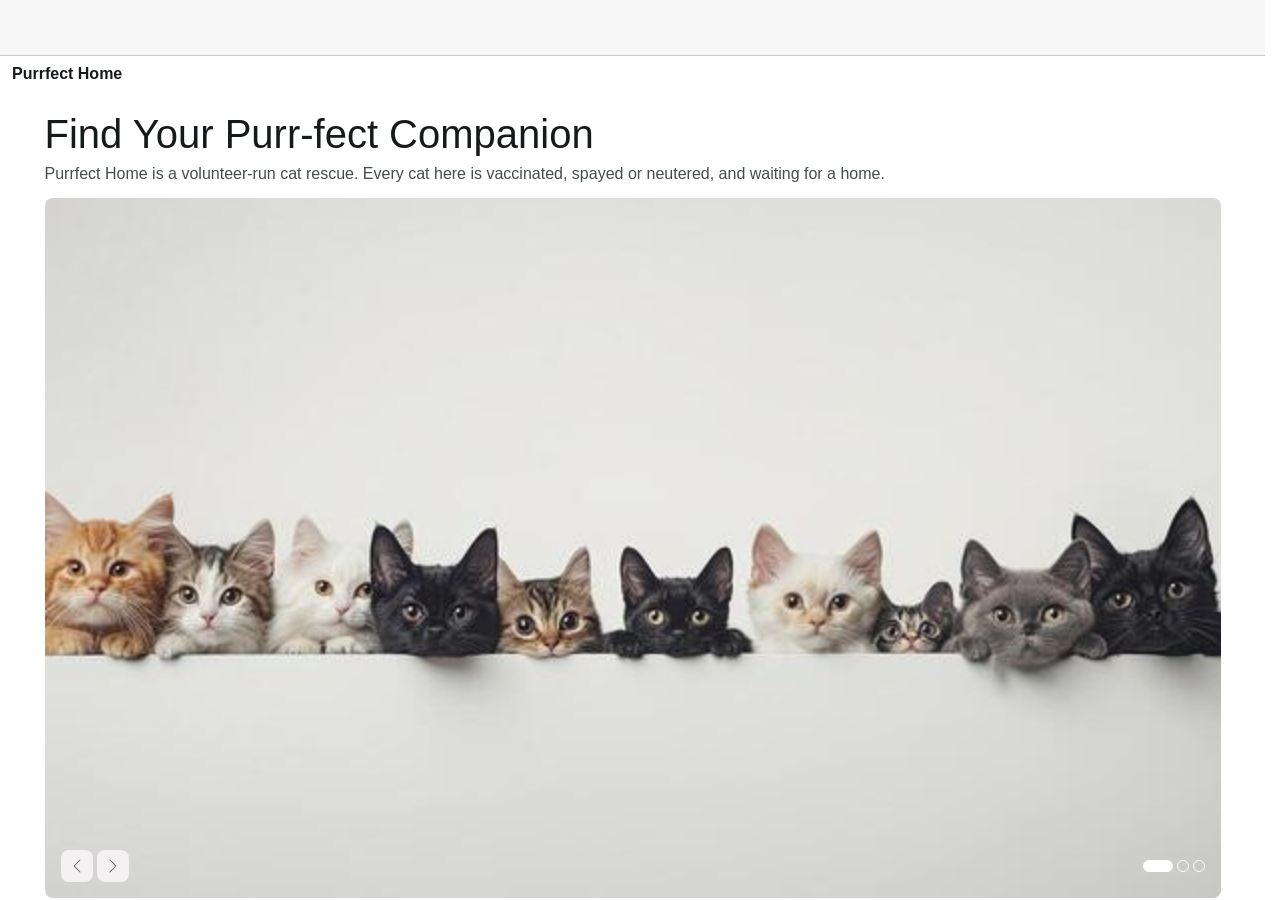
==== index.html @ 03a954c9 "navbar n banner v1" ====
<!DOCTYPE html>
<html lang="en">
<head>
    <meta charset="UTF-8">
    <meta name="viewport" content="width=device-width, initial-scale=1.0">
    <title>Purrfect Home</title>
    <link rel="icon" href="data:,">
    <link rel="stylesheet" href="css/bootstrap.min.css">
    <link rel="stylesheet" href="css/style.css">
    <script type="module" src="js/bootstrap.bundle.min.js"></script>
</head>

<body>
    <nav class="navbar md:navbar-expand bg-1 fg-2 border-bottom"></nav>
        <div class="container-fluid">
            <a class="navbar-brand fw-bold" href="index.html">Purrfect Home</a>
            <button class="btn-icon navbar-toggler" type="button" data-bs-toggle="drawer" data-bs-target="#mainMenu" aria-controls="mainMenu" aria-expanded="false" aria-label="Toggle navigation">
                <span class="navbar-toggler-icon" aria-hidden="true"></span>
            </button>
            <dialog class="drawer drawer-end" tabindex="-1" id="mainMenu" aria-labelledby="mainMenuLabel">
                <div class="drawer-header">
                    <p class="drawer-title h5 mb-0" id="mainMenuLabel">Menu</p>
                    <button type="button" class="btn-close" data-bs-dismiss="drawer" aria-label="Close"></button>
                </div>
                <div class="drawer-body">
                    <ul class="navbar-nav">
                    <li class="nav-item"><a class="nav-link active" aria-current="page" href="index.html">Home</a></li>
                    <li class="nav-item"><a class="nav-link" href="#">Our Cats</a></li>
                    <li class="nav-item"><a class="nav-link" href="contact.html">Contact</a></li>
                    </ul>
                </div>
            </dialog>
        </div>
    </nav>


    <main>
        <div class="container mt-5">
            <h1 class="mb-1">Find Your Purr-fect Companion</h1>
            <p class="fg-2 mb-4">Purrfect Home is a volunteer-run cat rescue. Every cat here is vaccinated, spayed or neutered, and waiting for a home.</p>
            <!-- Carousel: 3 slides -->
            <div id="catCarousel" class="carousel carousel-overlay slide">
                <div class="carousel-inner rounded-5">
                <div class="carousel-item active">
                <img src="images/Banner1.jpeg" class="d-block w-100" alt="cat...">
            </div>
            
            <div class="carousel-item">
                <img src="images/Banner2.jpg" class="d-block w-100" alt="another cat...">
            </div>
        
            <div class="carousel-item">
                <img src="images/Banner3.jpg" class="d-block w-100" alt="the other cat...">
            </div>
        </div>

        <div class="carousel-overlay-controls">
            <div>
                <button class="btn-icon btn-sm btn-subtle theme-secondary" type="button" data-bs-target="#catCarousel" data-bs-slide="prev">
                    <span class="carousel-icon-prev" aria-hidden="true"></span><span class="visually-hidden">Previous</span>
                </button>
                <button class="btn-icon btn-sm btn-subtle theme-secondary" type="button" data-bs-target="#catCarousel" data-bs-slide="next">
                    <span class="carousel-icon-next" aria-hidden="true"></span><span class="visually-hidden">Next</span>
                </button>
            </div>
            
            <div class="carousel-indicators">
                <button type="button" data-bs-target="#catCarousel" data-bs-slide-to="0" class="active" aria-current="true" aria-label="Slide 1"></button>
                <button type="button" data-bs-target="#catCarousel" data-bs-slide-to="1" aria-label="Slide 2"></button>
                <button type="button" data-bs-target="#catCarousel" data-bs-slide-to="2" aria-label="Slide 3"></button>
            </div>
        </div>
    </div>
</div>
    
</body>
</html>
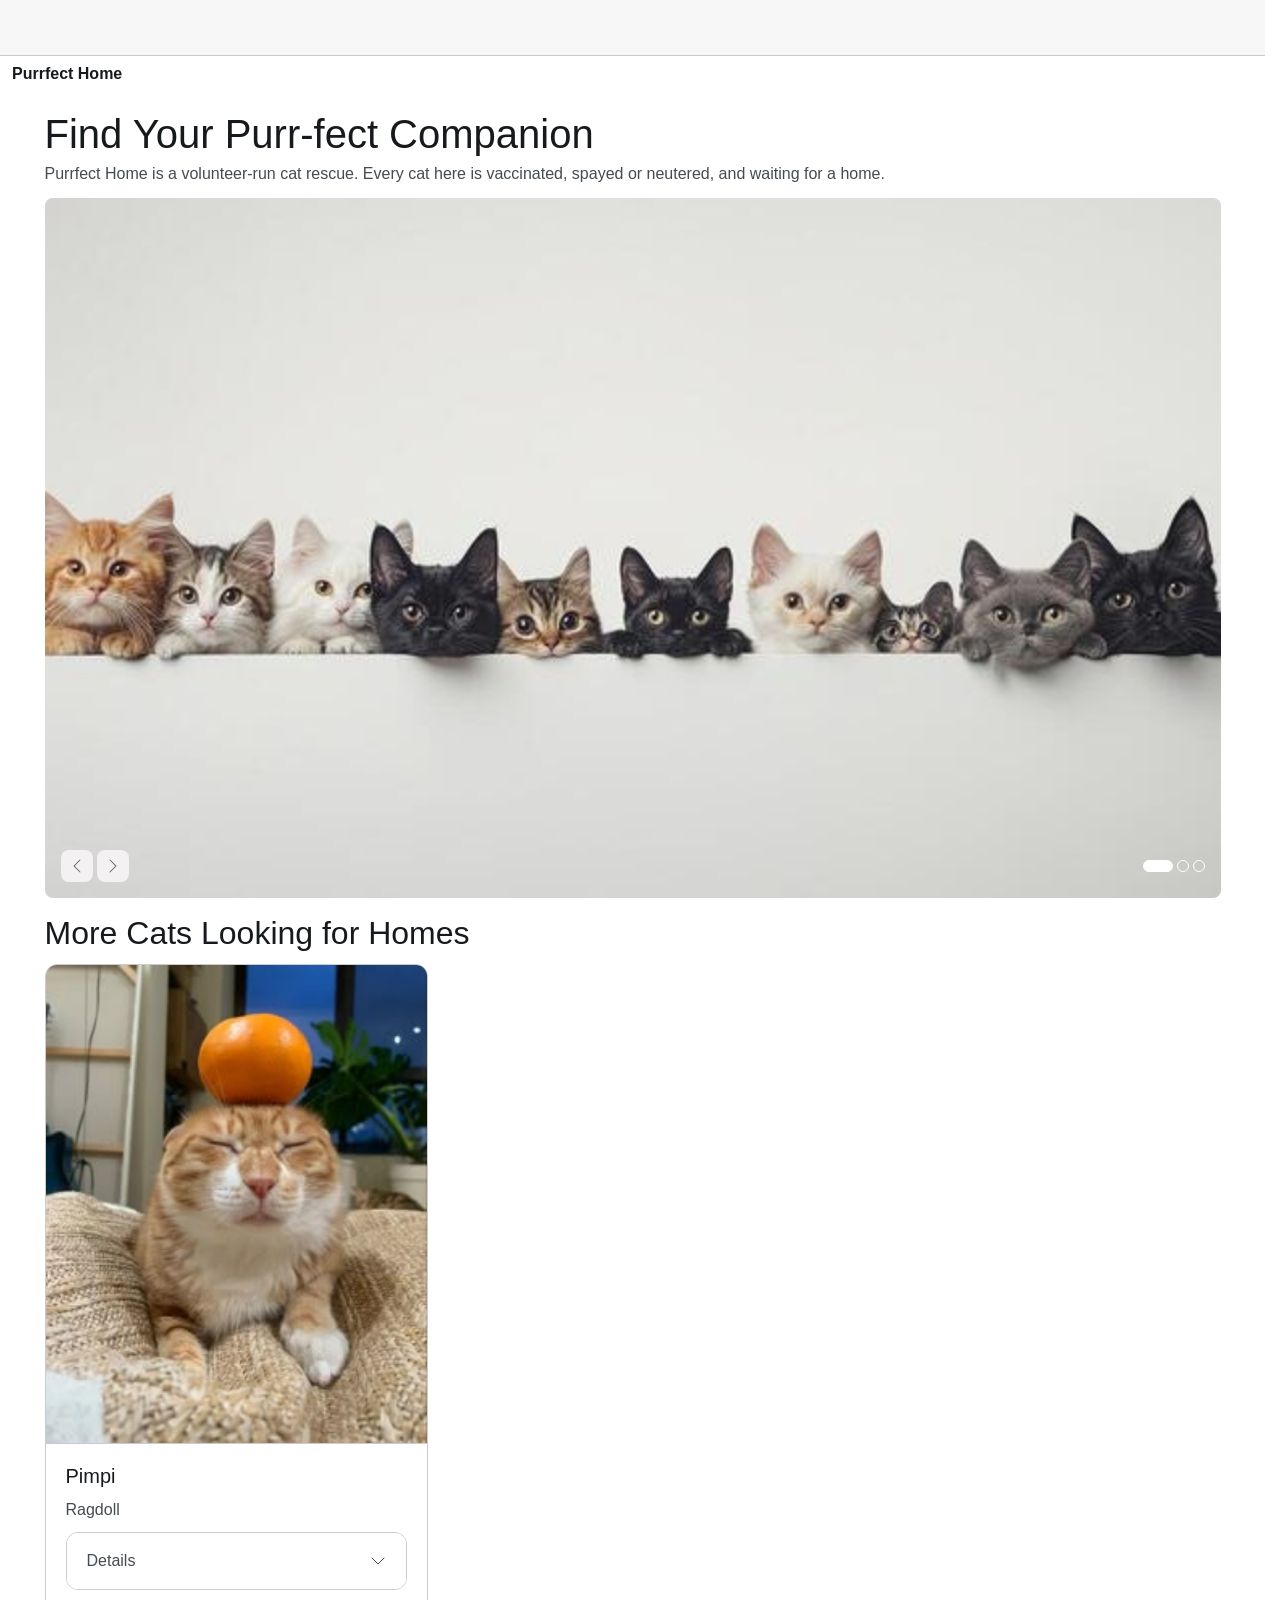
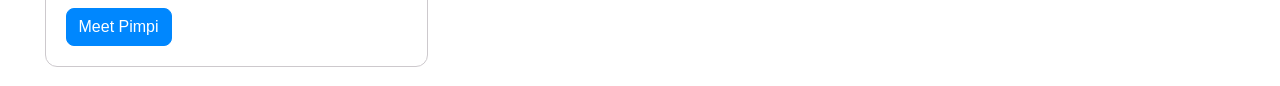
==== commit 882f79ed: "Card 1 completed" ====
--- a/index.html
+++ b/index.html
@@ -72,6 +72,41 @@
         </div>
     </div>
 </div>
+
+<div class="container mt-5">
+    <h2 class="mb-4">More Cats Looking for Homes</h2>
+    <!-- Card gallery: 1 per row on phones, 2 from md, 3 from lg -->
+    <div class="row g-4">
+        <div class="col-12 md:col-6 lg:col-4">
+            <section class="card h-100">
+                <img src="images/Cat1.jpg" class="card-img-top" alt="Cute cat">
+                <div class="card-body">
+                    <h3 class="card-title h4">Pimpi</h3>
+                    <p class="card-text fg-2">Ragdoll</p>
+                    <div class="accordion mb-3">
+                        <details class="accordion-item">
+                        <summary class="accordion-header">
+                            Details
+                            <svg class="accordion-icon" xmlns="http://www.w3.org/2000/svg" viewBox="0 0 16 16" fill="none" stroke="currentColor" stroke-linecap="round" stroke-linejoin="round"><path d="m2 5 6 6 6-6"/></svg>
+                        </summary>
+                        <div class="accordion-body"><p class="mb-0">Pimpi is 3 years old and goes floppy the moment you pick her up. She loves quiet evenings and is great with older kids.</p></div>
+                        </details>
+                    </div>
+                    <button type="button" class="btn-solid theme-primary" data-bs-toggle="dialog" data-bs-target="#lunaDialog">Meet Pimpi</button>
+                    <dialog class="dialog" id="lunaDialog" aria-labelledby="lunaDialogTitle">
+                        <div class="dialog-header">
+                            <h4 class="dialog-title" id="lunaDialogTitle">Meet Pimpi</h4>
+                            <button type="button" class="btn-close" data-bs-dismiss="dialog" aria-label="Close"></button>
+                        </div>
+                        <div class="dialog-body"><p>Pimpi is ready for a calm home. Book a visit or send us a message to meet her.</p></div>
+                        <div class="dialog-footer">
+                            <button type="button" class="btn-solid theme-primary" data-bs-dismiss="dialog">Close</button>
+                        </div>
+                    </dialog>
+                </div>
+            </section>
+        </div>
+
     
 </body>
 </html>
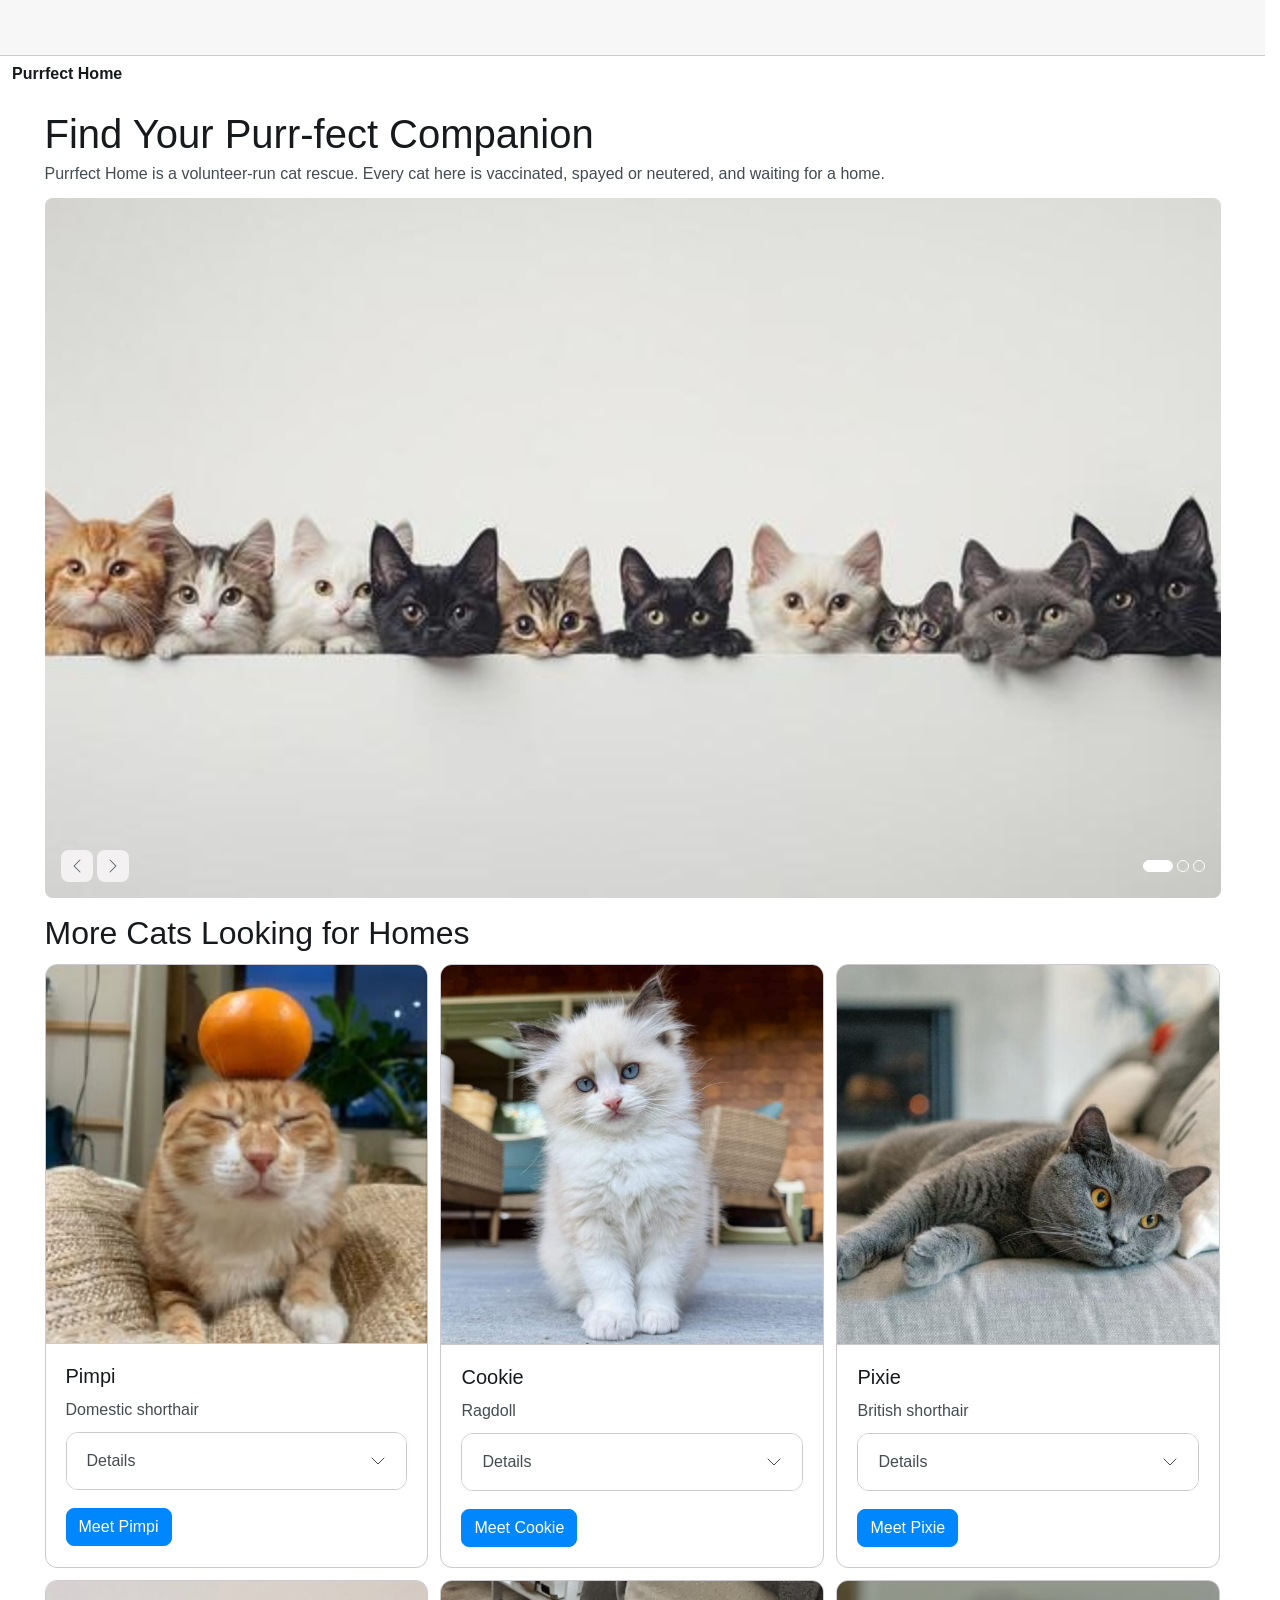
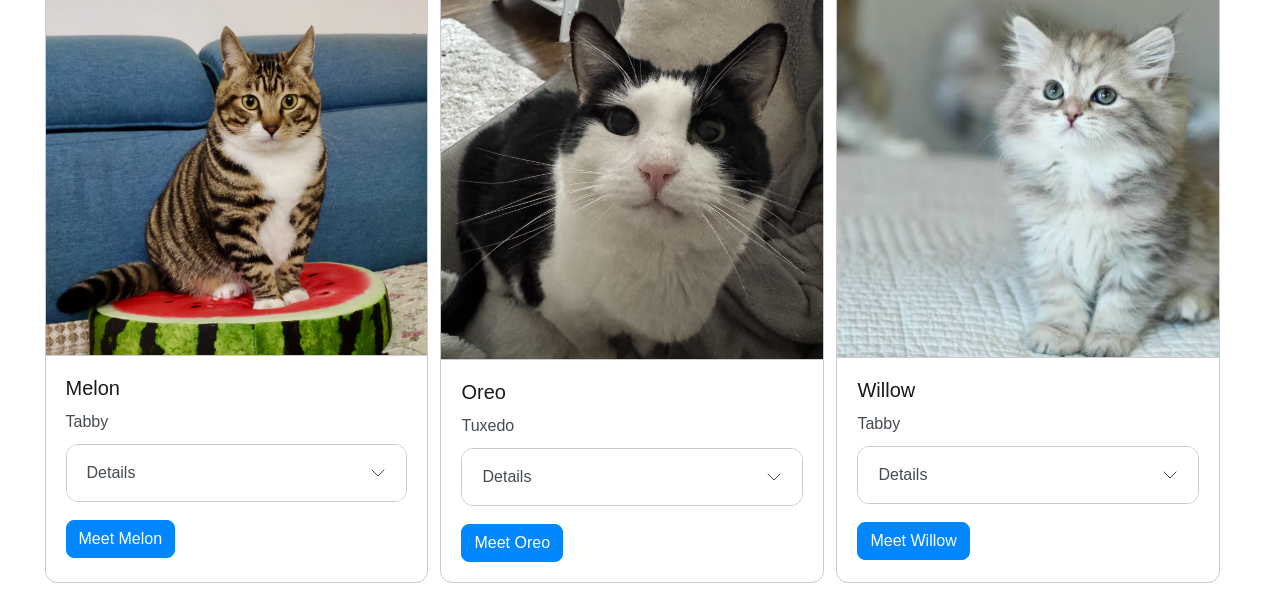
==== commit c5e9d46c: "card gallery completed" ====
--- a/index.html
+++ b/index.html
@@ -33,7 +33,6 @@
         </div>
     </nav>
 
-
     <main>
         <div class="container mt-5">
             <h1 class="mb-1">Find Your Purr-fect Companion</h1>
@@ -42,15 +41,15 @@
             <div id="catCarousel" class="carousel carousel-overlay slide">
                 <div class="carousel-inner rounded-5">
                 <div class="carousel-item active">
-                <img src="images/Banner1.jpeg" class="d-block w-100" alt="cat...">
+                <img src="images/Banner1.jpeg" class="d-block w-100" alt="About ten cats of different colours peek over a white edge in a row">
             </div>
             
             <div class="carousel-item">
-                <img src="images/Banner2.jpg" class="d-block w-100" alt="another cat...">
+                <img src="images/Banner2.jpg" class="d-block w-100" alt="An orange tabby with its eyes closed licks its paw">
             </div>
         
             <div class="carousel-item">
-                <img src="images/Banner3.jpg" class="d-block w-100" alt="the other cat...">
+                <img src="images/Banner3.jpg" class="d-block w-100" alt="An orange-and-white cat sleeps curled on a dark windowsill">
             </div>
         </div>
 
@@ -79,9 +78,39 @@
     <div class="row g-4">
         <div class="col-12 md:col-6 lg:col-4">
             <section class="card h-100">
-                <img src="images/Cat1.jpg" class="card-img-top" alt="Cute cat">
+                <img src="images/Cat1.jpg" class="card-img-top" alt="An orange-and-white cat sits on a knit blanket with its eyes shut and a mandarin orange balanced on its head">
                 <div class="card-body">
                     <h3 class="card-title h4">Pimpi</h3>
+                    <p class="card-text fg-2">Domestic shorthair</p>
+                    <div class="accordion mb-3">
+                        <details class="accordion-item">
+                        <summary class="accordion-header">
+                            Details
+                            <svg class="accordion-icon" xmlns="http://www.w3.org/2000/svg" viewBox="0 0 16 16" fill="none" stroke="currentColor" stroke-linecap="round" stroke-linejoin="round"><path d="m2 5 6 6 6-6"/></svg>
+                        </summary>
+                        <div class="accordion-body"><p class="mb-0">Pimpi is 3 years old and goes floppy the moment you pick her up. She loves quiet evenings and is great with older kids.</p></div>
+                        </details>
+                    </div>
+                    <button type="button" class="btn-solid theme-primary" data-bs-toggle="dialog" data-bs-target="#pimpiDialog">Meet Pimpi</button>
+                    <dialog class="dialog" id="pimpiDialog" aria-labelledby="pimpiDialogTitle">
+                        <div class="dialog-header">
+                            <h4 class="dialog-title" id="pimpiDialogTitle">Meet Pimpi</h4>
+                            <button type="button" class="btn-close" data-bs-dismiss="dialog" aria-label="Close"></button>
+                        </div>
+                        <div class="dialog-body"><p>Pimpi is ready for a calm home. Book a visit or send us a message to meet her.</p></div>
+                        <div class="dialog-footer">
+                            <button type="button" class="btn-solid theme-primary" data-bs-dismiss="dialog">Close</button>
+                        </div>
+                    </dialog>
+                </div>
+            </section>
+        </div>
+
+        <div class="col-12 md:col-6 lg:col-4">
+            <section class="card h-100">
+                <img src="images/Cat2.jpg" class="card-img-top" alt="A fluffy cream kitten with blue eyes and dark-tipped ears sits on a patio">
+                <div class="card-body">
+                    <h3 class="card-title h4">Cookie</h3>
                     <p class="card-text fg-2">Ragdoll</p>
                     <div class="accordion mb-3">
                         <details class="accordion-item">
@@ -89,16 +118,136 @@
                             Details
                             <svg class="accordion-icon" xmlns="http://www.w3.org/2000/svg" viewBox="0 0 16 16" fill="none" stroke="currentColor" stroke-linecap="round" stroke-linejoin="round"><path d="m2 5 6 6 6-6"/></svg>
                         </summary>
-                        <div class="accordion-body"><p class="mb-0">Pimpi is 3 years old and goes floppy the moment you pick her up. She loves quiet evenings and is great with older kids.</p></div>
-                        </details>
-                    </div>
-                    <button type="button" class="btn-solid theme-primary" data-bs-toggle="dialog" data-bs-target="#lunaDialog">Meet Pimpi</button>
-                    <dialog class="dialog" id="lunaDialog" aria-labelledby="lunaDialogTitle">
-                        <div class="dialog-header">
-                            <h4 class="dialog-title" id="lunaDialogTitle">Meet Pimpi</h4>
-                            <button type="button" class="btn-close" data-bs-dismiss="dialog" aria-label="Close"></button>
-                        </div>
-                        <div class="dialog-body"><p>Pimpi is ready for a calm home. Book a visit or send us a message to meet her.</p></div>
+                        <div class="accordion-body"><p class="mb-0">Cookie is 3 months old. She's curious and cuddly. She'd love a cozy home with plenty of laps to nap on.</p></div>
+                        </details>
+                    </div>
+                    <button type="button" class="btn-solid theme-primary" data-bs-toggle="dialog" data-bs-target="#cookieDialog">Meet Cookie</button>
+                    <dialog class="dialog" id="cookieDialog" aria-labelledby="cookieDialogTitle">
+                        <div class="dialog-header">
+                            <h4 class="dialog-title" id="cookieDialogTitle">Meet Cookie</h4>
+                            <button type="button" class="btn-close" data-bs-dismiss="dialog" aria-label="Close"></button>
+                        </div>
+                        <div class="dialog-body"><p>Cookie is ready for a calm home. Book a visit or send us a message to meet her.</p></div>
+                        <div class="dialog-footer">
+                            <button type="button" class="btn-solid theme-primary" data-bs-dismiss="dialog">Close</button>
+                        </div>
+                    </dialog>
+                </div>
+            </section>
+        </div>
+
+        <div class="col-12 md:col-6 lg:col-4">
+            <section class="card h-100">
+                <img src="images/Cat3.jpg" class="card-img-top" alt="A grey British shorthair with amber eyes who loves lounging on the sofa near a warm fireplace.">
+                <div class="card-body">
+                    <h3 class="card-title h4">Pixie</h3>
+                    <p class="card-text fg-2">British shorthair</p>
+                    <div class="accordion mb-3">
+                        <details class="accordion-item">
+                        <summary class="accordion-header">
+                            Details
+                            <svg class="accordion-icon" xmlns="http://www.w3.org/2000/svg" viewBox="0 0 16 16" fill="none" stroke="currentColor" stroke-linecap="round" stroke-linejoin="round"><path d="m2 5 6 6 6-6"/></svg>
+                        </summary>
+                        <div class="accordion-body"><p class="mb-0">Pixie is 5 years old. He loves lounging by the fireplace. Calm, cozy and ready to be your couch buddy.</p></div>
+                        </details>
+                    </div>
+                    <button type="button" class="btn-solid theme-primary" data-bs-toggle="dialog" data-bs-target="#pixieDialog">Meet Pixie</button>
+                    <dialog class="dialog" id="pixieDialog" aria-labelledby="pixieDialogTitle">
+                        <div class="dialog-header">
+                            <h4 class="dialog-title" id="pixieDialogTitle">Meet Pixie</h4>
+                            <button type="button" class="btn-close" data-bs-dismiss="dialog" aria-label="Close"></button>
+                        </div>
+                        <div class="dialog-body"><p>Pixie is ready for a calm home. Book a visit or send us a message to meet him.</p></div>
+                        <div class="dialog-footer">
+                            <button type="button" class="btn-solid theme-primary" data-bs-dismiss="dialog">Close</button>
+                        </div>
+                    </dialog>
+                </div>
+            </section>
+        </div>
+
+        <div class="col-12 md:col-6 lg:col-4">
+            <section class="card h-100">
+                <img src="images/Cat4.jpg" class="card-img-top" alt="A handsome brown tabby with a whitechest who sits on a watermelon cushion">
+                <div class="card-body">
+                    <h3 class="card-title h4">Melon</h3>
+                    <p class="card-text fg-2">Tabby</p>
+                    <div class="accordion mb-3">
+                        <details class="accordion-item">
+                        <summary class="accordion-header">
+                            Details
+                            <svg class="accordion-icon" xmlns="http://www.w3.org/2000/svg" viewBox="0 0 16 16" fill="none" stroke="currentColor" stroke-linecap="round" stroke-linejoin="round"><path d="m2 5 6 6 6-6"/></svg>
+                        </summary>
+                        <div class="accordion-body"><p class="mb-0">Melon is 2 years old. He's confident, curious and cuddly. He's ready to rule your living room!</p></div>
+                        </details>
+                    </div>
+                    <button type="button" class="btn-solid theme-primary" data-bs-toggle="dialog" data-bs-target="#melonDialog">Meet Melon</button>
+                    <dialog class="dialog" id="melonDialog" aria-labelledby="melonDialogTitle">
+                        <div class="dialog-header">
+                            <h4 class="dialog-title" id="melonDialogTitle">Meet Melon</h4>
+                            <button type="button" class="btn-close" data-bs-dismiss="dialog" aria-label="Close"></button>
+                        </div>
+                        <div class="dialog-body"><p>Melon is ready for a calm home. Book a visit or send us a message to meet him.</p></div>
+                        <div class="dialog-footer">
+                            <button type="button" class="btn-solid theme-primary" data-bs-dismiss="dialog">Close</button>
+                        </div>
+                    </dialog>
+                </div>
+            </section>
+        </div>
+
+        <div class="col-12 md:col-6 lg:col-4">
+            <section class="card h-100">
+                <img src="images/Cat5.jpeg" class="card-img-top" alt="A tuxedo cat with big eyes and impressive whiskers">
+                <div class="card-body">
+                    <h3 class="card-title h4">Oreo</h3>
+                    <p class="card-text fg-2">Tuxedo</p>
+                    <div class="accordion mb-3">
+                        <details class="accordion-item">
+                        <summary class="accordion-header">
+                            Details
+                            <svg class="accordion-icon" xmlns="http://www.w3.org/2000/svg" viewBox="0 0 16 16" fill="none" stroke="currentColor" stroke-linecap="round" stroke-linejoin="round"><path d="m2 5 6 6 6-6"/></svg>
+                        </summary>
+                        <div class="accordion-body"><p class="mb-0">Oreo is 5 years old. He loves burrowing into blankets. Affectionate, attentive and always dressed for the occasion!</p></div>
+                        </details>
+                    </div>
+                    <button type="button" class="btn-solid theme-primary" data-bs-toggle="dialog" data-bs-target="#oreoDialog">Meet Oreo</button>
+                    <dialog class="dialog" id="oreoDialog" aria-labelledby="oreoDialogTitle">
+                        <div class="dialog-header">
+                            <h4 class="dialog-title" id="oreoDialogTitle">Meet Oreo</h4>
+                            <button type="button" class="btn-close" data-bs-dismiss="dialog" aria-label="Close"></button>
+                        </div>
+                        <div class="dialog-body"><p>Oreo is ready for a calm home. Book a visit or send us a message to meet him.</p></div>
+                        <div class="dialog-footer">
+                            <button type="button" class="btn-solid theme-primary" data-bs-dismiss="dialog">Close</button>
+                        </div>
+                    </dialog>
+                </div>
+            </section>
+        </div>
+
+        <div class="col-12 md:col-6 lg:col-4">
+            <section class="card h-100">
+                <img src="images/Cat6.jpeg" class="card-img-top" alt="A fluffy silver tabby kitten with big blue-grey eyes">
+                <div class="card-body">
+                    <h3 class="card-title h4">Willow</h3>
+                    <p class="card-text fg-2">Tabby</p>
+                    <div class="accordion mb-3">
+                        <details class="accordion-item">
+                        <summary class="accordion-header">
+                            Details
+                            <svg class="accordion-icon" xmlns="http://www.w3.org/2000/svg" viewBox="0 0 16 16" fill="none" stroke="currentColor" stroke-linecap="round" stroke-linejoin="round"><path d="m2 5 6 6 6-6"/></svg>
+                        </summary>
+                        <div class="accordion-body"><p class="mb-0">Willow is 10 weeks old. She loves affectionate, curious and ready to explore a new home.</p></div>
+                        </details>
+                    </div>
+                    <button type="button" class="btn-solid theme-primary" data-bs-toggle="dialog" data-bs-target="#willowDialog">Meet Willow</button>
+                    <dialog class="dialog" id="willowDialog" aria-labelledby="willowDialogTitle">
+                        <div class="dialog-header">
+                            <h4 class="dialog-title" id="willowDialogTitle">Meet Willow</h4>
+                            <button type="button" class="btn-close" data-bs-dismiss="dialog" aria-label="Close"></button>
+                        </div>
+                        <div class="dialog-body"><p>Willow is ready for a calm home. Book a visit or send us a message to meet her.</p></div>
                         <div class="dialog-footer">
                             <button type="button" class="btn-solid theme-primary" data-bs-dismiss="dialog">Close</button>
                         </div>
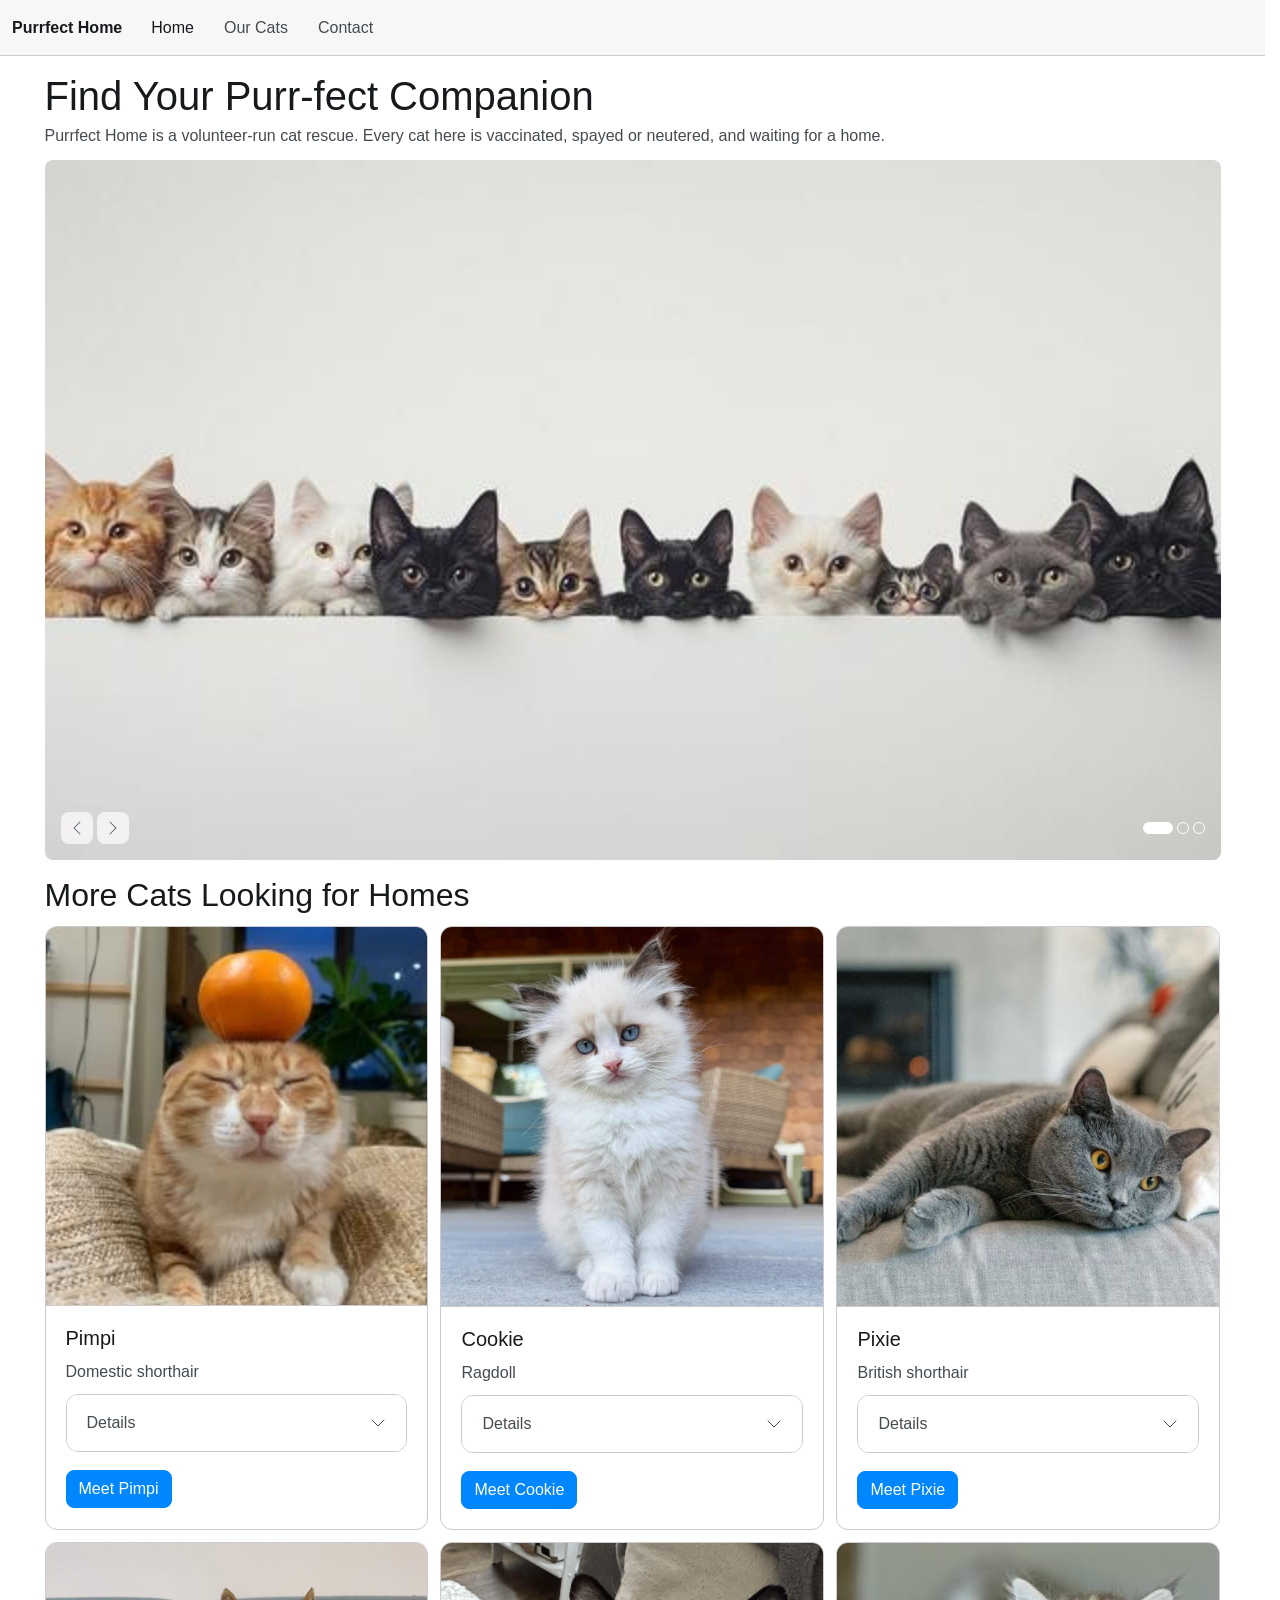
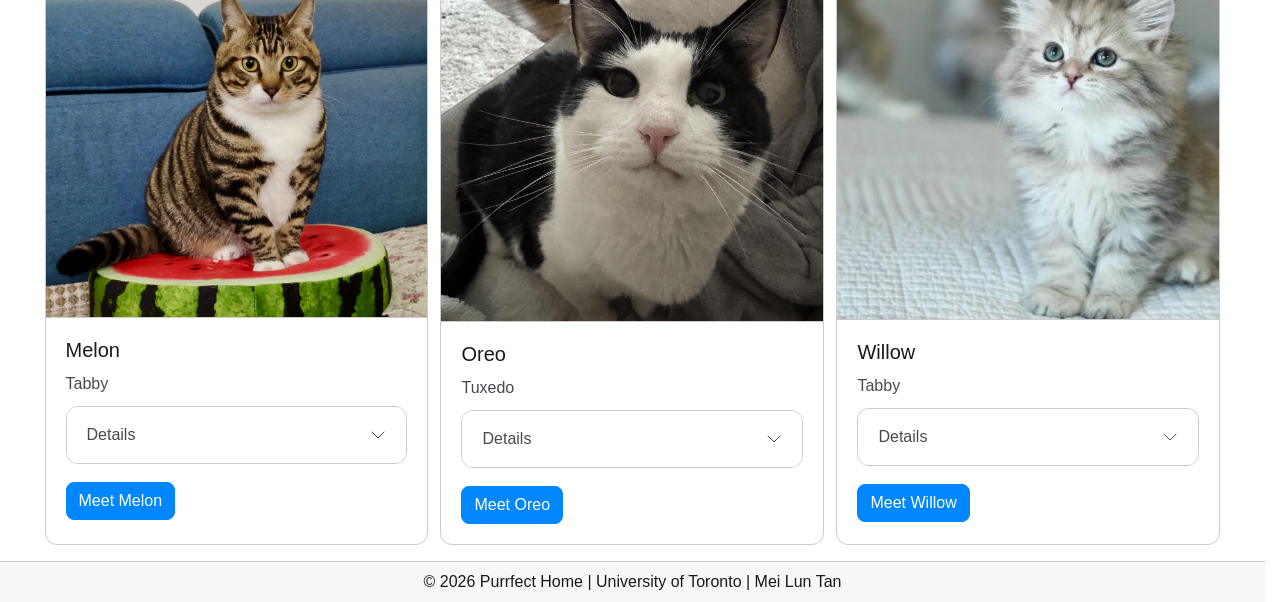
==== commit 126bf0f7: "home page completed" ====
--- a/index.html
+++ b/index.html
@@ -11,7 +11,7 @@
 </head>
 
 <body>
-    <nav class="navbar md:navbar-expand bg-1 fg-2 border-bottom"></nav>
+    <nav class="navbar md:navbar-expand bg-1 fg-2 border-bottom">
         <div class="container-fluid">
             <a class="navbar-brand fw-bold" href="index.html">Purrfect Home</a>
             <button class="btn-icon navbar-toggler" type="button" data-bs-toggle="drawer" data-bs-target="#mainMenu" aria-controls="mainMenu" aria-expanded="false" aria-label="Toggle navigation">
@@ -25,7 +25,7 @@
                 <div class="drawer-body">
                     <ul class="navbar-nav">
                     <li class="nav-item"><a class="nav-link active" aria-current="page" href="index.html">Home</a></li>
-                    <li class="nav-item"><a class="nav-link" href="#">Our Cats</a></li>
+                    <li class="nav-item"><a class="nav-link" href="#our-cats">Our Cats</a></li>
                     <li class="nav-item"><a class="nav-link" href="contact.html">Contact</a></li>
                     </ul>
                 </div>
@@ -73,7 +73,7 @@
 </div>
 
 <div class="container mt-5">
-    <h2 class="mb-4">More Cats Looking for Homes</h2>
+    <h2 class="mb-4" id="our-cats">More Cats Looking for Homes</h2>
     <!-- Card gallery: 1 per row on phones, 2 from md, 3 from lg -->
     <div class="row g-4">
         <div class="col-12 md:col-6 lg:col-4">
@@ -255,7 +255,12 @@
                 </div>
             </section>
         </div>
-
-    
+    </div>
+</div>
+</main>
+
+<footer class="container-fluid mt-5 p-0">
+    <p class="p-3 mb-0 bg-1 border-top text-center">&copy; 2026 Purrfect Home | University of Toronto | Mei Lun Tan</p>
+</footer>
 </body>
 </html>
